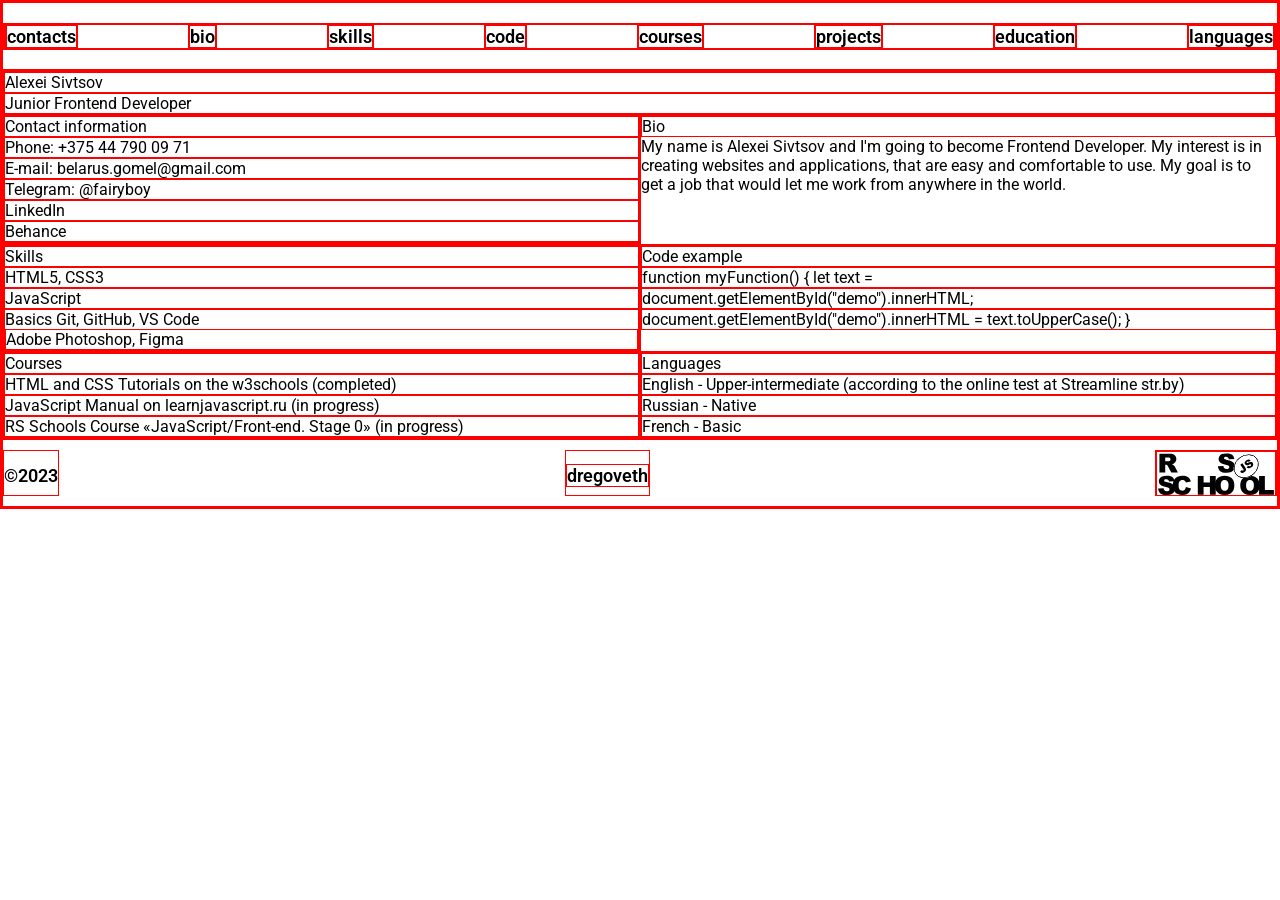
==== index.html @ c5fed733 "feat: new content v.4" ====
<!DOCTYPE html>
<html lang="en">
  <head>
    <meta charset="UTF-8" />
    <meta name="viewport" content="width=device-width, initial-scale=1.0" />
    <title>cv</title>
    <link rel="preconnect" href="https://fonts.gstatic.com">  
    <link href="https://fonts.googleapis.com/css2?family=Roboto:wght@100;300;500;700&display=swap" rel="stylesheet">
    <link rel="stylesheet" href="styles.css">
    <link rel="icon" href="assets/icon_cv.svg">
  </head>
  <body>
    <header class="header">
            <nav class="nav">
                <ul class="nav-list">
                  <li class="nav-item"><a href="#contacts" class="nav-link">contacts</a></li>
                  <li class="nav-item"><a href="#bio" class="nav-link">bio</a></li>
                  <li class="nav-item"><a href="#skills" class="nav-link">skills</a></li>
                  <li class="nav-item"><a href="#code" class="nav-link">code</a></li>
                  <li class="nav-item"><a href="#courses" class="nav-link">courses</a></li>
                  <li class="nav-item"><a href="#projects" class="nav-link">projects</a></li>
                  <li class="nav-item"><a href="#education" class="nav-link">education</a></li>
                  <li class="nav-item"><a href="#languages" class="nav-link">languages</a></li>
                </ul>
              </nav>
    </header>
    <main class="main-container">
        <section class="section-profile" id="profile">
            <div>Alexei Sivtsov</div> 
            <div>Junior Frontend Developer</div> 
        </section>
        <section class="section" id="contacts">
            <div>Contact information</div>
            <div>Phone: +375 44 790 09 71</div> 
            <div>E-mail: belarus.gomel@gmail.com</div>
            <div>Telegram: @fairyboy</div> 
            <div>LinkedIn</div>
            <div>Behance<div>
        </section>
        <section class="section" id="bio">
            <div>Bio</div>
            </div>My name is Alexei Sivtsov and I'm going to become Frontend Developer. My interest is in creating websites and
            applications, that are easy and comfortable to use. My goal is to get a job
            that would let me work from anywhere in the world.</div> 
        </section>
        <section class="section" id="skills">
            <div>Skills</div>
            <div>HTML5, CSS3</div>
            <div>JavaScript</div> 
            <div>Basics Git, GitHub, VS Code
            <div>Adobe Photoshop, Figma</div>
        </section>
        <section class="section" id="code">
            <div>Code example</div> 
            <div>function myFunction() { let text =</div>
            <div>document.getElementById("demo").innerHTML;</div>
            <div>document.getElementById("demo").innerHTML = text.toUpperCase(); }</div>
        </section>
        <section class="section" id="courses">
            <div>Courses</div>
            <div>HTML and CSS Tutorials on the w3schools (completed)</div>
            <div>JavaScript Manual on learnjavascript.ru (in progress)</div> 
            <div>RS Schools Course «JavaScript/Front-end. Stage 0» (in progress)</div>
        </section>
        <section class="section" id="languages">
            <div>Languages</div>
            <div>English - Upper-intermediate (according to the online test at Streamline str.by)</div>
            <div>Russian - Native</div>
            <div>French - Basic</div>
        </section>
    </main>
    <footer>
        <div class="footer-year">©2023</div>
        <div>
            <a href="https://github.com/dregoveth" class="footer-github">dregoveth</a>
        </div>
        <div>
            <svg
  id="Layer_1"
  xmlns="http://www.w3.org/2000/svg"
  xmlns:xlink="http://www.w3.org/1999/xlink"
  viewBox="0 0 552.8 205.3"

  class="footer-logo"
>
  <style>
    .st0 {
      fill: #fff;
    }
    .st1 {
      clip-path: url(#SVGID_2_);
    }
    .st2 {
      clip-path: url(#SVGID_4_);
    }
    .st3 {
      clip-path: url(#SVGID_6_);
    }
    .st4 {
      clip-path: url(#SVGID_8_);
    }
    .st5 {
      fill: #fff;
      stroke: #000;
      stroke-width: 4;
      stroke-miterlimit: 10;
    }
    .st6 {
      clip-path: url(#SVGID_8_);
    }
    .st6,
    .st7 {
      fill: none;
      stroke: #000;
      stroke-width: 4;
      stroke-miterlimit: 10;
    }
    .st8,
    .st9 {
      clip-path: url(#SVGID_10_);
    }
    .st9 {
      fill: none;
      stroke: #000;
      stroke-width: 4;
      stroke-miterlimit: 10;
    }
  </style>
  <title>rs_school_js</title>
  <path
    d="M285.4 68l26.3-1.7c.6 4.3 1.7 7.5 3.5 9.8 2.9 3.6 6.9 5.4 12.2 5.4 3.9 0 7-.9 9.1-2.8 2-1.5 3.2-3.9 3.2-6.4 0-2.4-1.1-4.7-3-6.2-2-1.8-6.7-3.6-14.1-5.2-12.1-2.7-20.8-6.3-25.9-10.9-5.1-4.3-8-10.6-7.8-17.3 0-4.6 1.4-9.2 4-13 3-4.3 7.1-7.7 12-9.6 5.3-2.3 12.7-3.5 22-3.5 11.4 0 20.1 2.1 26.1 6.4 6 4.2 9.6 11 10.7 20.3l-26 1.5c-.7-4-2.1-6.9-4.4-8.8s-5.3-2.8-9.2-2.8c-3.2 0-5.6.7-7.2 2-1.5 1.2-2.5 3-2.4 5 0 1.5.8 2.9 2 3.8 1.3 1.2 4.4 2.3 9.3 3.3 12.1 2.6 20.7 5.2 26 7.9 5.3 2.7 9.1 6 11.4 9.9 2.4 4 3.6 8.6 3.5 13.3 0 5.6-1.6 11.2-4.8 15.9-3.3 4.9-7.9 8.7-13.3 11-5.7 2.5-12.9 3.8-21.5 3.8-15.2 0-25.7-2.9-31.6-8.8S286.1 77 285.4 68zM6.3 97.6V8.2h46.1c8.5 0 15.1.7 19.6 2.2 4.4 1.4 8.3 4.3 10.9 8.2 2.9 4.3 4.3 9.3 4.2 14.5.3 8.8-4.2 17.2-11.9 21.6-3 1.7-6.3 2.9-9.7 3.5 2.5.7 5 1.9 7.2 3.3 1.7 1.4 3.1 3 4.4 4.7 1.5 1.7 2.8 3.6 3.9 5.6l13.4 25.9H63L48.2 70.2c-1.9-3.5-3.5-5.8-5-6.9-2-1.4-4.4-2.1-6.8-2.1H34v36.3H6.3zM34 44.4h11.7c2.5-.2 4.9-.6 7.3-1.2 1.8-.3 3.4-1.3 4.5-2.8 2.7-3.6 2.3-8.7-1-11.8-1.8-1.5-5.3-2.3-10.3-2.3H34v18.1zM0 174.2l26.3-1.7c.6 4.3 1.7 7.5 3.5 9.8 2.8 3.6 6.9 5.5 12.2 5.5 3.9 0 7-.9 9.1-2.8 2-1.6 3.2-3.9 3.2-6.4 0-2.4-1.1-4.7-3-6.2-2-1.8-6.7-3.6-14.2-5.2-12.1-2.7-20.8-6.3-25.9-10.9-5.1-4.3-8-10.6-7.8-17.3 0-4.6 1.4-9.2 4-13 3-4.3 7.1-7.7 12-9.6 5.3-2.3 12.7-3.5 22-3.5 11.4 0 20.1 2.1 26.1 6.4s9.5 11 10.6 20.3l-26 1.5c-.7-4-2.1-6.9-4.4-8.8-2.2-1.9-5.3-2.8-9.2-2.7-3.2 0-5.6.7-7.2 2.1-1.6 1.2-2.5 3-2.4 5 0 1.5.8 2.9 2 3.8 1.3 1.2 4.4 2.3 9.3 3.3 12.1 2.6 20.7 5.2 26 7.9 5.3 2.7 9.1 6 11.4 9.9 2.4 4 3.6 8.6 3.6 13.2 0 5.6-1.7 11.1-4.8 15.8-3.3 4.9-7.9 8.7-13.3 11-5.7 2.5-12.9 3.8-21.5 3.8-15.2 0-25.7-2.9-31.6-8.8-5.9-6-9.2-13.4-10-22.4z"
  />
  <path
    d="M133 167.2l24.2 7.3c-1.3 6.1-4 11.9-7.7 17-3.4 4.5-7.9 8-13 10.3-5.2 2.3-11.8 3.5-19.8 3.5-9.7 0-17.7-1.4-23.8-4.2-6.2-2.8-11.5-7.8-16-14.9-4.5-7.1-6.7-16.2-6.7-27.3 0-14.8 3.9-26.2 11.8-34.1s19-11.9 33.4-11.9c11.3 0 20.1 2.3 26.6 6.8 6.4 4.6 11.2 11.6 14.4 21l-24.4 5.4c-.6-2.1-1.5-4.2-2.7-6-1.5-2.1-3.4-3.7-5.7-4.9-2.3-1.2-4.9-1.7-7.5-1.7-6.3 0-11.1 2.5-14.4 7.6-2.5 3.7-3.8 9.6-3.8 17.6 0 9.9 1.5 16.7 4.5 20.4 3 3.7 7.2 5.5 12.7 5.5 5.3 0 9.3-1.5 12-4.4 2.7-3.1 4.7-7.4 5.9-13zm56.5-52.8h27.6v31.3h30.2v-31.3h27.8v89.4h-27.8v-36.2h-30.2v36.2h-27.6v-89.4z"
  />
  <path
    d="M271.3 159.1c0-14.6 4.1-26 12.2-34.1 8.1-8.1 19.5-12.2 34-12.2 14.9 0 26.3 4 34.4 12S364 144 364 158.4c0 10.5-1.8 19-5.3 25.7-3.4 6.6-8.7 12-15.2 15.6-6.7 3.7-15 5.6-24.9 5.6-10.1 0-18.4-1.6-25-4.8-6.8-3.4-12.4-8.7-16.1-15.2-4.1-7-6.2-15.7-6.2-26.2zm27.6.1c0 9 1.7 15.5 5 19.5 3.3 3.9 7.9 5.9 13.7 5.9 5.9 0 10.5-1.9 13.8-5.8s4.9-10.8 4.9-20.8c0-8.4-1.7-14.6-5.1-18.4-3.4-3.9-8-5.8-13.8-5.8-5.1-.2-10 2-13.4 5.9-3.4 3.9-5.1 10.4-5.1 19.5zm93.4-.1c0-14.6 4.1-26 12.2-34.1 8.1-8.1 19.5-12.2 34-12.2 14.9 0 26.4 4 34.4 12S485 144 485 158.4c0 10.5-1.8 19-5.3 25.7-3.4 6.6-8.7 12-15.2 15.6-6.7 3.7-15 5.6-24.9 5.6-10.1 0-18.4-1.6-25-4.8-6.8-3.4-12.4-8.7-16.1-15.2-4.1-7-6.2-15.7-6.2-26.2zm27.6.1c0 9 1.7 15.5 5 19.5 3.3 3.9 7.9 5.9 13.7 5.9 5.9 0 10.5-1.9 13.8-5.8 3.3-3.9 4.9-10.8 4.9-20.8 0-8.4-1.7-14.6-5.1-18.4-3.4-3.9-8-5.8-13.8-5.8-5.1-.2-10.1 2-13.4 5.9-3.4 3.9-5.1 10.4-5.1 19.5z"
  />
  <path d="M482.1 114.4h27.6v67.4h43.1v22H482v-89.4z" />
  <ellipse
    transform="rotate(-37.001 420.46 67.88)"
    class="st0"
    cx="420.5"
    cy="67.9"
    rx="63"
    ry="51.8"
  />
  <defs>
    <ellipse
      id="SVGID_1_"
      transform="rotate(-37.001 420.46 67.88)"
      cx="420.5"
      cy="67.9"
      rx="63"
      ry="51.8"
    />
  </defs>
  <clipPath id="SVGID_2_">
    <use xlink:href="#SVGID_1_" overflow="visible" />
  </clipPath>
  <g class="st1">
    <path
      transform="rotate(-37.001 420.82 68.353)"
      class="st0"
      d="M330.9-14.2h179.8v165.1H330.9z"
    />
    <g id="Layer_2_1_">
      <defs>
        <path
          id="SVGID_3_"
          transform="rotate(-37.001 420.82 68.353)"
          d="M330.9-14.2h179.8v165.1H330.9z"
        />
      </defs>
      <clipPath id="SVGID_4_">
        <use xlink:href="#SVGID_3_" overflow="visible" />
      </clipPath>
      <g id="Layer_1-2" class="st2">
        <ellipse
          transform="rotate(-37.001 420.46 67.88)"
          class="st0"
          cx="420.5"
          cy="67.9"
          rx="63"
          ry="51.8"
        />
        <defs>
          <ellipse
            id="SVGID_5_"
            transform="rotate(-37.001 420.46 67.88)"
            cx="420.5"
            cy="67.9"
            rx="63"
            ry="51.8"
          />
        </defs>
        <clipPath id="SVGID_6_">
          <use xlink:href="#SVGID_5_" overflow="visible" />
        </clipPath>
        <g class="st3">
          <path
            transform="rotate(-37 420.799 68.802)"
            class="st0"
            d="M357.8 17h125.9v103.7H357.8z"
          />
          <defs>
            <path
              id="SVGID_7_"
              transform="rotate(-37 420.799 68.802)"
              d="M357.8 17h125.9v103.7H357.8z"
            />
          </defs>
          <clipPath id="SVGID_8_">
            <use xlink:href="#SVGID_7_" overflow="visible" />
          </clipPath>
          <g class="st4">
            <ellipse
              transform="rotate(-37.001 420.46 67.88)"
              class="st5"
              cx="420.5"
              cy="67.9"
              rx="63"
              ry="51.8"
            />
          </g>
          <path
            transform="rotate(-37 420.799 68.802)"
            class="st6"
            d="M357.8 17h125.9v103.7H357.8z"
          />
          <ellipse
            transform="rotate(-37.001 420.46 67.88)"
            class="st7"
            cx="420.5"
            cy="67.9"
            rx="63"
            ry="51.8"
          />
          <path
            transform="rotate(-37 420.799 68.802)"
            class="st0"
            d="M357.8 17h125.9v103.7H357.8z"
          />
          <defs>
            <path
              id="SVGID_9_"
              transform="rotate(-37 420.799 68.802)"
              d="M357.8 17h125.9v103.7H357.8z"
            />
          </defs>
          <clipPath id="SVGID_10_">
            <use xlink:href="#SVGID_9_" overflow="visible" />
          </clipPath>
          <g class="st8">
            <ellipse
              transform="rotate(-37.001 420.46 67.88)"
              class="st5"
              cx="420.5"
              cy="67.9"
              rx="63"
              ry="51.8"
            />
          </g>
          <path
            transform="rotate(-37 420.799 68.802)"
            class="st9"
            d="M357.8 17h125.9v103.7H357.8z"
          />
          <path
            transform="rotate(-37.001 420.82 68.353)"
            class="st7"
            d="M330.9-14.2h179.8v165.1H330.9z"
          />
        </g>
        <ellipse
          transform="rotate(-37.001 420.46 67.88)"
          class="st7"
          cx="420.5"
          cy="67.9"
          rx="63"
          ry="51.8"
        />
        <path
          d="M392.4 61.3l10-7 12.3 17.5c2.1 2.8 3.7 5.8 4.9 9.1.7 2.5.5 5.2-.5 7.6-1.3 3-3.4 5.5-6.2 7.3-3.3 2.3-6.1 3.6-8.5 4-2.3.4-4.7 0-6.9-1-2.4-1.2-4.5-2.9-6.1-5.1l8.6-8c.7 1.1 1.6 2.1 2.6 2.9.7.5 1.5.8 2.4.8.7 0 1.4-.3 1.9-.7 1-.6 1.7-1.8 1.6-3-.3-1.7-1-3.4-2.1-4.7l-14-19.7zm30 11.1l9.1-7.2c1 1.2 2.3 2.1 3.7 2.6 2 .6 4.1.2 5.8-1.1 1.2-.8 2.2-1.9 2.6-3.3.6-1.8-.4-3.8-2.2-4.4-.3-.1-.6-.2-.9-.2-1.2-.1-3.3.4-6.4 1.7-5.1 2.1-9.1 2.9-12.1 2.6-2.9-.3-5.6-1.8-7.2-4.3-1.2-1.7-1.8-3.7-1.9-5.7 0-2.3.6-4.6 1.9-6.5 1.9-2.7 4.2-5 7-6.8 4.2-2.9 7.9-4.3 11.1-4.3 3.2 0 6.2 1.5 9 4.6l-9 7.1c-1.8-2.3-5.2-2.8-7.5-1l-.3.3c-1 .6-1.7 1.5-2.1 2.6-.3.8-.1 1.7.4 2.4.4.5 1 .9 1.7.9.8.1 2.2-.3 4.2-1.2 5-2.1 8.8-3.3 11.4-3.7 2.2-.4 4.5-.2 6.6.7 1.9.8 3.5 2.2 4.6 3.9 1.4 2 2.2 4.4 2.3 6.9.1 2.6-.6 5.1-2 7.3-1.8 2.7-4.1 5-6.8 6.8-5.5 3.8-10 5.4-13.6 4.8-3.9-.6-7.1-2.6-9.4-5.5z"
        />
      </g>
    </g>
  </g>
</svg>

        <!--<div class="footer-logo">
            <a href="https://rs.school/js/"><img src="assets/rs_school_js.svg" alt="rs_school_js"></a>
        -->
        </div>
    </footer>
  </body>
</html>
---- styles.css ----
* {
  box-sizing: border-box;
  border: 1px solid red;
  margin: 0;
  padding: 0;
}

html {
  scroll-behavior: smooth;
}

header {
  padding: 20px 0px 20px;
  max-height: 68px;
}

body {
  display: flex;
  flex-direction: column;
  justify-content: space-between;
  font-family: "Roboto", sans-serif;
  max-width: 1440px;
  margin: 0 auto;
}

div {
}

.container {
}

.main-container {
  display: flex;
  flex-wrap: wrap;
}

.section {
  width: 50%;
}

.section-profile {
  width: 100%;
}

nav {
}

.nav-list {
  list-style: none;

  display: flex;
  justify-content: space-between;
  align-items: center;
}

.nav-item {
  transition: 0.3s;
}

.nav-link {
  text-decoration: none;
  font-family: "Roboto", sans-serif;
  font-size: 18px;
  font-weight: 600;
  color: rgb(0, 0, 0);
  transition: all 0.2s ease;
}

.nav-link:hover {
  color: rgb(255, 255, 255);
  text-shadow: 2px 4px 12px rgb(0, 0, 0);
}

footer {
  display: flex;
  flex-direction: row;
  justify-content: space-between;
  padding: 10px 0px 10px;
  background-color: rgb(255, 255, 255);
  max-height: 68px;
}

.footer-year {
  line-height: 50px;
  font-family: "Roboto", sans-serif;
  font-size: 18px;
  font-weight: 600;
  color: rgb(0, 0, 0);
}

.footer-github {
  text-decoration: none;
  line-height: 50px;
  font-family: "Roboto", sans-serif;
  font-size: 18px;
  font-weight: 600;
  color: rgb(0, 0, 0);
  transition: all 0.3s ease;
}

.footer-github:hover {
  color: rgb(255, 255, 255);
  text-shadow: 2px 4px 12px rgb(0, 0, 0);
}

.footer-logo {
  width: 120px;
  height: 45px;
  transition: all 0.3s ease;
}

.footer-logo:hover {
  fill: white;
  filter: drop-shadow(4px 8px 6px rgb(0 0 0 / 0.4));
}

@media (max-width: 768px) {
  .section {
    width: 100%;
  }
}
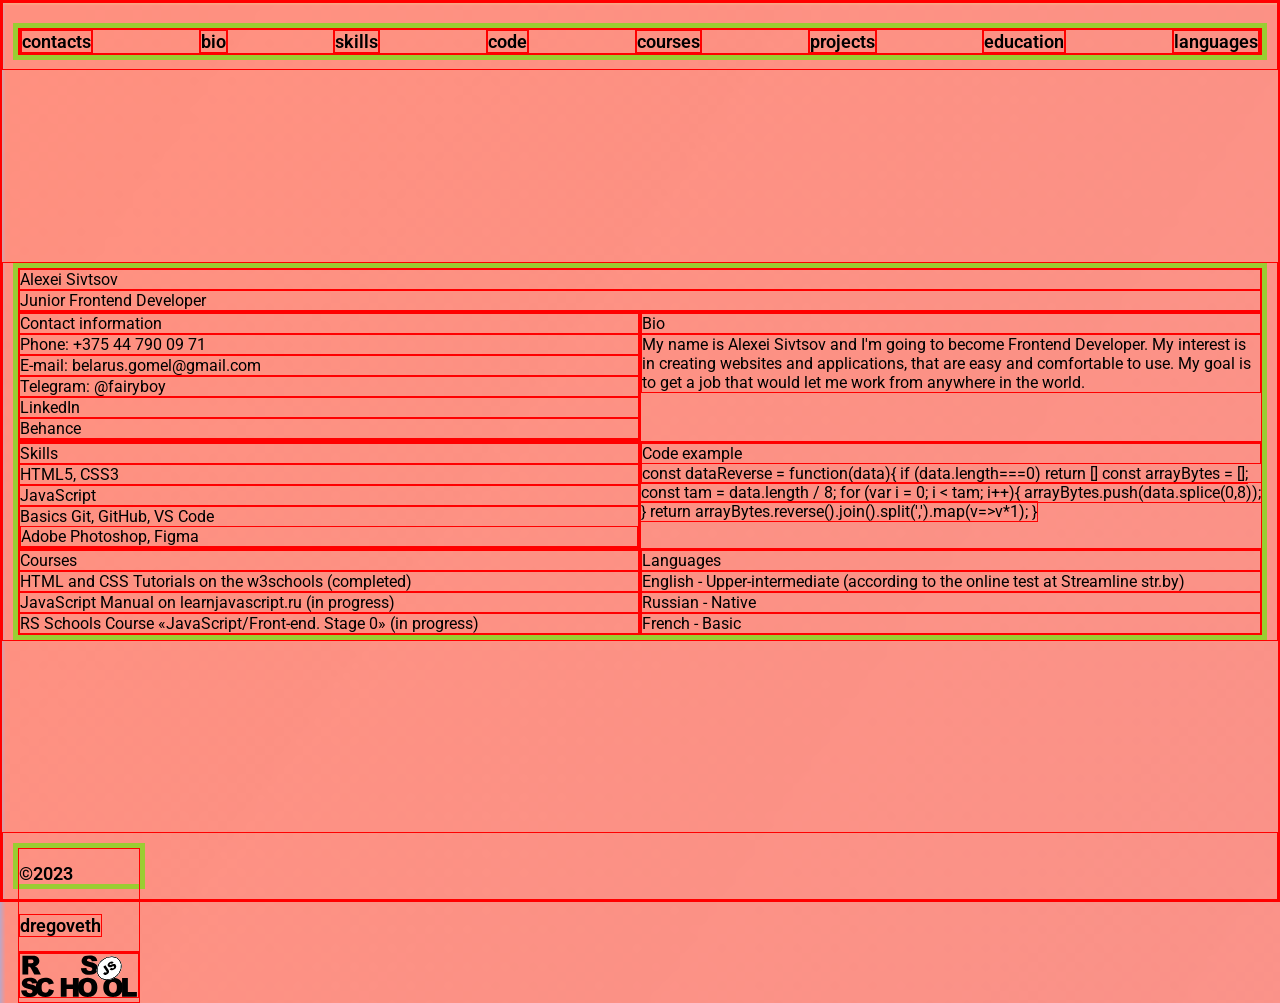
==== commit 3cd54d19: "feat: added colourful background" ====
--- a/index.html
+++ b/index.html
@@ -9,8 +9,9 @@
     <link rel="stylesheet" href="styles.css">
     <link rel="icon" href="assets/icon_cv.svg">
   </head>
-  <body>
+  <body class="wrapper">
     <header class="header">
+      <div class="container">
             <nav class="nav">
                 <ul class="nav-list">
                   <li class="nav-item"><a href="#contacts" class="nav-link">contacts</a></li>
@@ -22,9 +23,11 @@
                   <li class="nav-item"><a href="#education" class="nav-link">education</a></li>
                   <li class="nav-item"><a href="#languages" class="nav-link">languages</a></li>
                 </ul>
-              </nav>
+            </nav>
+      </div>
     </header>
-    <main class="main-container">
+    <main>
+      <div class="main-container container">
         <section class="section-profile" id="profile">
             <div>Alexei Sivtsov</div> 
             <div>Junior Frontend Developer</div> 
@@ -39,7 +42,7 @@
         </section>
         <section class="section" id="bio">
             <div>Bio</div>
-            </div>My name is Alexei Sivtsov and I'm going to become Frontend Developer. My interest is in creating websites and
+            <div>My name is Alexei Sivtsov and I'm going to become Frontend Developer. My interest is in creating websites and
             applications, that are easy and comfortable to use. My goal is to get a job
             that would let me work from anywhere in the world.</div> 
         </section>
@@ -52,9 +55,15 @@
         </section>
         <section class="section" id="code">
             <div>Code example</div> 
-            <div>function myFunction() { let text =</div>
-            <div>document.getElementById("demo").innerHTML;</div>
-            <div>document.getElementById("demo").innerHTML = text.toUpperCase(); }</div>
+            <span>const dataReverse = function(data){
+              if (data.length===0) return []
+              const arrayBytes = [];
+              const tam = data.length / 8;
+              for (var i = 0; i < tam; i++){
+                arrayBytes.push(data.splice(0,8));
+              }
+              return arrayBytes.reverse().join().split(',').map(v=>v*1);
+            }</span>
         </section>
         <section class="section" id="courses">
             <div>Courses</div>
@@ -68,230 +77,228 @@
             <div>Russian - Native</div>
             <div>French - Basic</div>
         </section>
+      </div>
     </main>
     <footer>
+      <div class="container">
         <div class="footer-year">©2023</div>
         <div>
             <a href="https://github.com/dregoveth" class="footer-github">dregoveth</a>
         </div>
         <div>
-            <svg
-  id="Layer_1"
-  xmlns="http://www.w3.org/2000/svg"
-  xmlns:xlink="http://www.w3.org/1999/xlink"
-  viewBox="0 0 552.8 205.3"
-
-  class="footer-logo"
->
-  <style>
-    .st0 {
-      fill: #fff;
-    }
-    .st1 {
-      clip-path: url(#SVGID_2_);
-    }
-    .st2 {
-      clip-path: url(#SVGID_4_);
-    }
-    .st3 {
-      clip-path: url(#SVGID_6_);
-    }
-    .st4 {
-      clip-path: url(#SVGID_8_);
-    }
-    .st5 {
-      fill: #fff;
-      stroke: #000;
-      stroke-width: 4;
-      stroke-miterlimit: 10;
-    }
-    .st6 {
-      clip-path: url(#SVGID_8_);
-    }
-    .st6,
-    .st7 {
-      fill: none;
-      stroke: #000;
-      stroke-width: 4;
-      stroke-miterlimit: 10;
-    }
-    .st8,
-    .st9 {
-      clip-path: url(#SVGID_10_);
-    }
-    .st9 {
-      fill: none;
-      stroke: #000;
-      stroke-width: 4;
-      stroke-miterlimit: 10;
-    }
-  </style>
-  <title>rs_school_js</title>
-  <path
-    d="M285.4 68l26.3-1.7c.6 4.3 1.7 7.5 3.5 9.8 2.9 3.6 6.9 5.4 12.2 5.4 3.9 0 7-.9 9.1-2.8 2-1.5 3.2-3.9 3.2-6.4 0-2.4-1.1-4.7-3-6.2-2-1.8-6.7-3.6-14.1-5.2-12.1-2.7-20.8-6.3-25.9-10.9-5.1-4.3-8-10.6-7.8-17.3 0-4.6 1.4-9.2 4-13 3-4.3 7.1-7.7 12-9.6 5.3-2.3 12.7-3.5 22-3.5 11.4 0 20.1 2.1 26.1 6.4 6 4.2 9.6 11 10.7 20.3l-26 1.5c-.7-4-2.1-6.9-4.4-8.8s-5.3-2.8-9.2-2.8c-3.2 0-5.6.7-7.2 2-1.5 1.2-2.5 3-2.4 5 0 1.5.8 2.9 2 3.8 1.3 1.2 4.4 2.3 9.3 3.3 12.1 2.6 20.7 5.2 26 7.9 5.3 2.7 9.1 6 11.4 9.9 2.4 4 3.6 8.6 3.5 13.3 0 5.6-1.6 11.2-4.8 15.9-3.3 4.9-7.9 8.7-13.3 11-5.7 2.5-12.9 3.8-21.5 3.8-15.2 0-25.7-2.9-31.6-8.8S286.1 77 285.4 68zM6.3 97.6V8.2h46.1c8.5 0 15.1.7 19.6 2.2 4.4 1.4 8.3 4.3 10.9 8.2 2.9 4.3 4.3 9.3 4.2 14.5.3 8.8-4.2 17.2-11.9 21.6-3 1.7-6.3 2.9-9.7 3.5 2.5.7 5 1.9 7.2 3.3 1.7 1.4 3.1 3 4.4 4.7 1.5 1.7 2.8 3.6 3.9 5.6l13.4 25.9H63L48.2 70.2c-1.9-3.5-3.5-5.8-5-6.9-2-1.4-4.4-2.1-6.8-2.1H34v36.3H6.3zM34 44.4h11.7c2.5-.2 4.9-.6 7.3-1.2 1.8-.3 3.4-1.3 4.5-2.8 2.7-3.6 2.3-8.7-1-11.8-1.8-1.5-5.3-2.3-10.3-2.3H34v18.1zM0 174.2l26.3-1.7c.6 4.3 1.7 7.5 3.5 9.8 2.8 3.6 6.9 5.5 12.2 5.5 3.9 0 7-.9 9.1-2.8 2-1.6 3.2-3.9 3.2-6.4 0-2.4-1.1-4.7-3-6.2-2-1.8-6.7-3.6-14.2-5.2-12.1-2.7-20.8-6.3-25.9-10.9-5.1-4.3-8-10.6-7.8-17.3 0-4.6 1.4-9.2 4-13 3-4.3 7.1-7.7 12-9.6 5.3-2.3 12.7-3.5 22-3.5 11.4 0 20.1 2.1 26.1 6.4s9.5 11 10.6 20.3l-26 1.5c-.7-4-2.1-6.9-4.4-8.8-2.2-1.9-5.3-2.8-9.2-2.7-3.2 0-5.6.7-7.2 2.1-1.6 1.2-2.5 3-2.4 5 0 1.5.8 2.9 2 3.8 1.3 1.2 4.4 2.3 9.3 3.3 12.1 2.6 20.7 5.2 26 7.9 5.3 2.7 9.1 6 11.4 9.9 2.4 4 3.6 8.6 3.6 13.2 0 5.6-1.7 11.1-4.8 15.8-3.3 4.9-7.9 8.7-13.3 11-5.7 2.5-12.9 3.8-21.5 3.8-15.2 0-25.7-2.9-31.6-8.8-5.9-6-9.2-13.4-10-22.4z"
-  />
-  <path
-    d="M133 167.2l24.2 7.3c-1.3 6.1-4 11.9-7.7 17-3.4 4.5-7.9 8-13 10.3-5.2 2.3-11.8 3.5-19.8 3.5-9.7 0-17.7-1.4-23.8-4.2-6.2-2.8-11.5-7.8-16-14.9-4.5-7.1-6.7-16.2-6.7-27.3 0-14.8 3.9-26.2 11.8-34.1s19-11.9 33.4-11.9c11.3 0 20.1 2.3 26.6 6.8 6.4 4.6 11.2 11.6 14.4 21l-24.4 5.4c-.6-2.1-1.5-4.2-2.7-6-1.5-2.1-3.4-3.7-5.7-4.9-2.3-1.2-4.9-1.7-7.5-1.7-6.3 0-11.1 2.5-14.4 7.6-2.5 3.7-3.8 9.6-3.8 17.6 0 9.9 1.5 16.7 4.5 20.4 3 3.7 7.2 5.5 12.7 5.5 5.3 0 9.3-1.5 12-4.4 2.7-3.1 4.7-7.4 5.9-13zm56.5-52.8h27.6v31.3h30.2v-31.3h27.8v89.4h-27.8v-36.2h-30.2v36.2h-27.6v-89.4z"
-  />
-  <path
-    d="M271.3 159.1c0-14.6 4.1-26 12.2-34.1 8.1-8.1 19.5-12.2 34-12.2 14.9 0 26.3 4 34.4 12S364 144 364 158.4c0 10.5-1.8 19-5.3 25.7-3.4 6.6-8.7 12-15.2 15.6-6.7 3.7-15 5.6-24.9 5.6-10.1 0-18.4-1.6-25-4.8-6.8-3.4-12.4-8.7-16.1-15.2-4.1-7-6.2-15.7-6.2-26.2zm27.6.1c0 9 1.7 15.5 5 19.5 3.3 3.9 7.9 5.9 13.7 5.9 5.9 0 10.5-1.9 13.8-5.8s4.9-10.8 4.9-20.8c0-8.4-1.7-14.6-5.1-18.4-3.4-3.9-8-5.8-13.8-5.8-5.1-.2-10 2-13.4 5.9-3.4 3.9-5.1 10.4-5.1 19.5zm93.4-.1c0-14.6 4.1-26 12.2-34.1 8.1-8.1 19.5-12.2 34-12.2 14.9 0 26.4 4 34.4 12S485 144 485 158.4c0 10.5-1.8 19-5.3 25.7-3.4 6.6-8.7 12-15.2 15.6-6.7 3.7-15 5.6-24.9 5.6-10.1 0-18.4-1.6-25-4.8-6.8-3.4-12.4-8.7-16.1-15.2-4.1-7-6.2-15.7-6.2-26.2zm27.6.1c0 9 1.7 15.5 5 19.5 3.3 3.9 7.9 5.9 13.7 5.9 5.9 0 10.5-1.9 13.8-5.8 3.3-3.9 4.9-10.8 4.9-20.8 0-8.4-1.7-14.6-5.1-18.4-3.4-3.9-8-5.8-13.8-5.8-5.1-.2-10.1 2-13.4 5.9-3.4 3.9-5.1 10.4-5.1 19.5z"
-  />
-  <path d="M482.1 114.4h27.6v67.4h43.1v22H482v-89.4z" />
-  <ellipse
-    transform="rotate(-37.001 420.46 67.88)"
-    class="st0"
-    cx="420.5"
-    cy="67.9"
-    rx="63"
-    ry="51.8"
-  />
-  <defs>
-    <ellipse
-      id="SVGID_1_"
-      transform="rotate(-37.001 420.46 67.88)"
-      cx="420.5"
-      cy="67.9"
-      rx="63"
-      ry="51.8"
-    />
-  </defs>
-  <clipPath id="SVGID_2_">
-    <use xlink:href="#SVGID_1_" overflow="visible" />
-  </clipPath>
-  <g class="st1">
-    <path
-      transform="rotate(-37.001 420.82 68.353)"
-      class="st0"
-      d="M330.9-14.2h179.8v165.1H330.9z"
-    />
-    <g id="Layer_2_1_">
-      <defs>
-        <path
-          id="SVGID_3_"
-          transform="rotate(-37.001 420.82 68.353)"
-          d="M330.9-14.2h179.8v165.1H330.9z"
-        />
-      </defs>
-      <clipPath id="SVGID_4_">
-        <use xlink:href="#SVGID_3_" overflow="visible" />
-      </clipPath>
-      <g id="Layer_1-2" class="st2">
-        <ellipse
-          transform="rotate(-37.001 420.46 67.88)"
-          class="st0"
-          cx="420.5"
-          cy="67.9"
-          rx="63"
-          ry="51.8"
-        />
-        <defs>
-          <ellipse
-            id="SVGID_5_"
-            transform="rotate(-37.001 420.46 67.88)"
-            cx="420.5"
-            cy="67.9"
-            rx="63"
-            ry="51.8"
-          />
-        </defs>
-        <clipPath id="SVGID_6_">
-          <use xlink:href="#SVGID_5_" overflow="visible" />
-        </clipPath>
-        <g class="st3">
-          <path
-            transform="rotate(-37 420.799 68.802)"
-            class="st0"
-            d="M357.8 17h125.9v103.7H357.8z"
-          />
-          <defs>
+            <svg id="Layer_1" xmlns="http://www.w3.org/2000/svg"
+            xmlns:xlink="http://www.w3.org/1999/xlink"
+            viewBox="0 0 552.8 205.3" class="footer-logo">
+            <style>
+              .st0 {
+                fill: #fff;
+              }
+              .st1 {
+                clip-path: url(#SVGID_2_);
+              }
+              .st2 {
+                clip-path: url(#SVGID_4_);
+              }
+              .st3 {
+                clip-path: url(#SVGID_6_);
+              }
+              .st4 {
+                clip-path: url(#SVGID_8_);
+              }
+              .st5 {
+                fill: #fff;
+                stroke: #000;
+                stroke-width: 4;
+                stroke-miterlimit: 10;
+              }
+              .st6 {
+                clip-path: url(#SVGID_8_);
+              }
+              .st6,
+              .st7 {
+                fill: none;
+                stroke: #000;
+                stroke-width: 4;
+                stroke-miterlimit: 10;
+              }
+              .st8,
+              .st9 {
+                clip-path: url(#SVGID_10_);
+              }
+              .st9 {
+                fill: none;
+                stroke: #000;
+                stroke-width: 4;
+                stroke-miterlimit: 10;
+              }
+            </style>
+            <title>rs_school_js</title>
             <path
-              id="SVGID_7_"
-              transform="rotate(-37 420.799 68.802)"
-              d="M357.8 17h125.9v103.7H357.8z"
+              d="M285.4 68l26.3-1.7c.6 4.3 1.7 7.5 3.5 9.8 2.9 3.6 6.9 5.4 12.2 5.4 3.9 0 7-.9 9.1-2.8 2-1.5 3.2-3.9 3.2-6.4 0-2.4-1.1-4.7-3-6.2-2-1.8-6.7-3.6-14.1-5.2-12.1-2.7-20.8-6.3-25.9-10.9-5.1-4.3-8-10.6-7.8-17.3 0-4.6 1.4-9.2 4-13 3-4.3 7.1-7.7 12-9.6 5.3-2.3 12.7-3.5 22-3.5 11.4 0 20.1 2.1 26.1 6.4 6 4.2 9.6 11 10.7 20.3l-26 1.5c-.7-4-2.1-6.9-4.4-8.8s-5.3-2.8-9.2-2.8c-3.2 0-5.6.7-7.2 2-1.5 1.2-2.5 3-2.4 5 0 1.5.8 2.9 2 3.8 1.3 1.2 4.4 2.3 9.3 3.3 12.1 2.6 20.7 5.2 26 7.9 5.3 2.7 9.1 6 11.4 9.9 2.4 4 3.6 8.6 3.5 13.3 0 5.6-1.6 11.2-4.8 15.9-3.3 4.9-7.9 8.7-13.3 11-5.7 2.5-12.9 3.8-21.5 3.8-15.2 0-25.7-2.9-31.6-8.8S286.1 77 285.4 68zM6.3 97.6V8.2h46.1c8.5 0 15.1.7 19.6 2.2 4.4 1.4 8.3 4.3 10.9 8.2 2.9 4.3 4.3 9.3 4.2 14.5.3 8.8-4.2 17.2-11.9 21.6-3 1.7-6.3 2.9-9.7 3.5 2.5.7 5 1.9 7.2 3.3 1.7 1.4 3.1 3 4.4 4.7 1.5 1.7 2.8 3.6 3.9 5.6l13.4 25.9H63L48.2 70.2c-1.9-3.5-3.5-5.8-5-6.9-2-1.4-4.4-2.1-6.8-2.1H34v36.3H6.3zM34 44.4h11.7c2.5-.2 4.9-.6 7.3-1.2 1.8-.3 3.4-1.3 4.5-2.8 2.7-3.6 2.3-8.7-1-11.8-1.8-1.5-5.3-2.3-10.3-2.3H34v18.1zM0 174.2l26.3-1.7c.6 4.3 1.7 7.5 3.5 9.8 2.8 3.6 6.9 5.5 12.2 5.5 3.9 0 7-.9 9.1-2.8 2-1.6 3.2-3.9 3.2-6.4 0-2.4-1.1-4.7-3-6.2-2-1.8-6.7-3.6-14.2-5.2-12.1-2.7-20.8-6.3-25.9-10.9-5.1-4.3-8-10.6-7.8-17.3 0-4.6 1.4-9.2 4-13 3-4.3 7.1-7.7 12-9.6 5.3-2.3 12.7-3.5 22-3.5 11.4 0 20.1 2.1 26.1 6.4s9.5 11 10.6 20.3l-26 1.5c-.7-4-2.1-6.9-4.4-8.8-2.2-1.9-5.3-2.8-9.2-2.7-3.2 0-5.6.7-7.2 2.1-1.6 1.2-2.5 3-2.4 5 0 1.5.8 2.9 2 3.8 1.3 1.2 4.4 2.3 9.3 3.3 12.1 2.6 20.7 5.2 26 7.9 5.3 2.7 9.1 6 11.4 9.9 2.4 4 3.6 8.6 3.6 13.2 0 5.6-1.7 11.1-4.8 15.8-3.3 4.9-7.9 8.7-13.3 11-5.7 2.5-12.9 3.8-21.5 3.8-15.2 0-25.7-2.9-31.6-8.8-5.9-6-9.2-13.4-10-22.4z"
             />
-          </defs>
-          <clipPath id="SVGID_8_">
-            <use xlink:href="#SVGID_7_" overflow="visible" />
-          </clipPath>
-          <g class="st4">
+            <path
+              d="M133 167.2l24.2 7.3c-1.3 6.1-4 11.9-7.7 17-3.4 4.5-7.9 8-13 10.3-5.2 2.3-11.8 3.5-19.8 3.5-9.7 0-17.7-1.4-23.8-4.2-6.2-2.8-11.5-7.8-16-14.9-4.5-7.1-6.7-16.2-6.7-27.3 0-14.8 3.9-26.2 11.8-34.1s19-11.9 33.4-11.9c11.3 0 20.1 2.3 26.6 6.8 6.4 4.6 11.2 11.6 14.4 21l-24.4 5.4c-.6-2.1-1.5-4.2-2.7-6-1.5-2.1-3.4-3.7-5.7-4.9-2.3-1.2-4.9-1.7-7.5-1.7-6.3 0-11.1 2.5-14.4 7.6-2.5 3.7-3.8 9.6-3.8 17.6 0 9.9 1.5 16.7 4.5 20.4 3 3.7 7.2 5.5 12.7 5.5 5.3 0 9.3-1.5 12-4.4 2.7-3.1 4.7-7.4 5.9-13zm56.5-52.8h27.6v31.3h30.2v-31.3h27.8v89.4h-27.8v-36.2h-30.2v36.2h-27.6v-89.4z"
+            />
+            <path
+              d="M271.3 159.1c0-14.6 4.1-26 12.2-34.1 8.1-8.1 19.5-12.2 34-12.2 14.9 0 26.3 4 34.4 12S364 144 364 158.4c0 10.5-1.8 19-5.3 25.7-3.4 6.6-8.7 12-15.2 15.6-6.7 3.7-15 5.6-24.9 5.6-10.1 0-18.4-1.6-25-4.8-6.8-3.4-12.4-8.7-16.1-15.2-4.1-7-6.2-15.7-6.2-26.2zm27.6.1c0 9 1.7 15.5 5 19.5 3.3 3.9 7.9 5.9 13.7 5.9 5.9 0 10.5-1.9 13.8-5.8s4.9-10.8 4.9-20.8c0-8.4-1.7-14.6-5.1-18.4-3.4-3.9-8-5.8-13.8-5.8-5.1-.2-10 2-13.4 5.9-3.4 3.9-5.1 10.4-5.1 19.5zm93.4-.1c0-14.6 4.1-26 12.2-34.1 8.1-8.1 19.5-12.2 34-12.2 14.9 0 26.4 4 34.4 12S485 144 485 158.4c0 10.5-1.8 19-5.3 25.7-3.4 6.6-8.7 12-15.2 15.6-6.7 3.7-15 5.6-24.9 5.6-10.1 0-18.4-1.6-25-4.8-6.8-3.4-12.4-8.7-16.1-15.2-4.1-7-6.2-15.7-6.2-26.2zm27.6.1c0 9 1.7 15.5 5 19.5 3.3 3.9 7.9 5.9 13.7 5.9 5.9 0 10.5-1.9 13.8-5.8 3.3-3.9 4.9-10.8 4.9-20.8 0-8.4-1.7-14.6-5.1-18.4-3.4-3.9-8-5.8-13.8-5.8-5.1-.2-10.1 2-13.4 5.9-3.4 3.9-5.1 10.4-5.1 19.5z"
+            />
+            <path d="M482.1 114.4h27.6v67.4h43.1v22H482v-89.4z" />
             <ellipse
               transform="rotate(-37.001 420.46 67.88)"
-              class="st5"
+              class="st0"
               cx="420.5"
               cy="67.9"
               rx="63"
               ry="51.8"
             />
-          </g>
-          <path
-            transform="rotate(-37 420.799 68.802)"
-            class="st6"
-            d="M357.8 17h125.9v103.7H357.8z"
-          />
-          <ellipse
-            transform="rotate(-37.001 420.46 67.88)"
-            class="st7"
-            cx="420.5"
-            cy="67.9"
-            rx="63"
-            ry="51.8"
-          />
-          <path
-            transform="rotate(-37 420.799 68.802)"
-            class="st0"
-            d="M357.8 17h125.9v103.7H357.8z"
-          />
-          <defs>
-            <path
-              id="SVGID_9_"
-              transform="rotate(-37 420.799 68.802)"
-              d="M357.8 17h125.9v103.7H357.8z"
-            />
-          </defs>
-          <clipPath id="SVGID_10_">
-            <use xlink:href="#SVGID_9_" overflow="visible" />
-          </clipPath>
-          <g class="st8">
-            <ellipse
-              transform="rotate(-37.001 420.46 67.88)"
-              class="st5"
-              cx="420.5"
-              cy="67.9"
-              rx="63"
-              ry="51.8"
-            />
-          </g>
-          <path
-            transform="rotate(-37 420.799 68.802)"
-            class="st9"
-            d="M357.8 17h125.9v103.7H357.8z"
-          />
-          <path
-            transform="rotate(-37.001 420.82 68.353)"
-            class="st7"
-            d="M330.9-14.2h179.8v165.1H330.9z"
-          />
-        </g>
-        <ellipse
-          transform="rotate(-37.001 420.46 67.88)"
-          class="st7"
-          cx="420.5"
-          cy="67.9"
-          rx="63"
-          ry="51.8"
-        />
-        <path
-          d="M392.4 61.3l10-7 12.3 17.5c2.1 2.8 3.7 5.8 4.9 9.1.7 2.5.5 5.2-.5 7.6-1.3 3-3.4 5.5-6.2 7.3-3.3 2.3-6.1 3.6-8.5 4-2.3.4-4.7 0-6.9-1-2.4-1.2-4.5-2.9-6.1-5.1l8.6-8c.7 1.1 1.6 2.1 2.6 2.9.7.5 1.5.8 2.4.8.7 0 1.4-.3 1.9-.7 1-.6 1.7-1.8 1.6-3-.3-1.7-1-3.4-2.1-4.7l-14-19.7zm30 11.1l9.1-7.2c1 1.2 2.3 2.1 3.7 2.6 2 .6 4.1.2 5.8-1.1 1.2-.8 2.2-1.9 2.6-3.3.6-1.8-.4-3.8-2.2-4.4-.3-.1-.6-.2-.9-.2-1.2-.1-3.3.4-6.4 1.7-5.1 2.1-9.1 2.9-12.1 2.6-2.9-.3-5.6-1.8-7.2-4.3-1.2-1.7-1.8-3.7-1.9-5.7 0-2.3.6-4.6 1.9-6.5 1.9-2.7 4.2-5 7-6.8 4.2-2.9 7.9-4.3 11.1-4.3 3.2 0 6.2 1.5 9 4.6l-9 7.1c-1.8-2.3-5.2-2.8-7.5-1l-.3.3c-1 .6-1.7 1.5-2.1 2.6-.3.8-.1 1.7.4 2.4.4.5 1 .9 1.7.9.8.1 2.2-.3 4.2-1.2 5-2.1 8.8-3.3 11.4-3.7 2.2-.4 4.5-.2 6.6.7 1.9.8 3.5 2.2 4.6 3.9 1.4 2 2.2 4.4 2.3 6.9.1 2.6-.6 5.1-2 7.3-1.8 2.7-4.1 5-6.8 6.8-5.5 3.8-10 5.4-13.6 4.8-3.9-.6-7.1-2.6-9.4-5.5z"
-        />
-      </g>
-    </g>
-  </g>
-</svg>
-
-        <!--<div class="footer-logo">
-            <a href="https://rs.school/js/"><img src="assets/rs_school_js.svg" alt="rs_school_js"></a>
+            <defs>
+              <ellipse
+                id="SVGID_1_"
+                transform="rotate(-37.001 420.46 67.88)"
+                cx="420.5"
+                cy="67.9"
+                rx="63"
+                ry="51.8"
+              />
+            </defs>
+            <clipPath id="SVGID_2_">
+              <use xlink:href="#SVGID_1_" overflow="visible" />
+            </clipPath>
+            <g class="st1">
+              <path
+                transform="rotate(-37.001 420.82 68.353)"
+                class="st0"
+                d="M330.9-14.2h179.8v165.1H330.9z"
+              />
+              <g id="Layer_2_1_">
+                <defs>
+                  <path
+                    id="SVGID_3_"
+                    transform="rotate(-37.001 420.82 68.353)"
+                    d="M330.9-14.2h179.8v165.1H330.9z"
+                  />
+                </defs>
+                <clipPath id="SVGID_4_">
+                  <use xlink:href="#SVGID_3_" overflow="visible" />
+                </clipPath>
+                <g id="Layer_1-2" class="st2">
+                  <ellipse
+                    transform="rotate(-37.001 420.46 67.88)"
+                    class="st0"
+                    cx="420.5"
+                    cy="67.9"
+                    rx="63"
+                    ry="51.8"
+                  />
+                  <defs>
+                    <ellipse
+                      id="SVGID_5_"
+                      transform="rotate(-37.001 420.46 67.88)"
+                      cx="420.5"
+                      cy="67.9"
+                      rx="63"
+                      ry="51.8"
+                    />
+                  </defs>
+                  <clipPath id="SVGID_6_">
+                    <use xlink:href="#SVGID_5_" overflow="visible" />
+                  </clipPath>
+                  <g class="st3">
+                    <path
+                      transform="rotate(-37 420.799 68.802)"
+                      class="st0"
+                      d="M357.8 17h125.9v103.7H357.8z"
+                    />
+                    <defs>
+                      <path
+                        id="SVGID_7_"
+                        transform="rotate(-37 420.799 68.802)"
+                        d="M357.8 17h125.9v103.7H357.8z"
+                      />
+                    </defs>
+                    <clipPath id="SVGID_8_">
+                      <use xlink:href="#SVGID_7_" overflow="visible" />
+                    </clipPath>
+                    <g class="st4">
+                      <ellipse
+                        transform="rotate(-37.001 420.46 67.88)"
+                        class="st5"
+                        cx="420.5"
+                        cy="67.9"
+                        rx="63"
+                        ry="51.8"
+                      />
+                    </g>
+                    <path
+                      transform="rotate(-37 420.799 68.802)"
+                      class="st6"
+                      d="M357.8 17h125.9v103.7H357.8z"
+                    />
+                    <ellipse
+                      transform="rotate(-37.001 420.46 67.88)"
+                      class="st7"
+                      cx="420.5"
+                      cy="67.9"
+                      rx="63"
+                      ry="51.8"
+                    />
+                    <path
+                      transform="rotate(-37 420.799 68.802)"
+                      class="st0"
+                      d="M357.8 17h125.9v103.7H357.8z"
+                    />
+                    <defs>
+                      <path
+                        id="SVGID_9_"
+                        transform="rotate(-37 420.799 68.802)"
+                        d="M357.8 17h125.9v103.7H357.8z"
+                      />
+                    </defs>
+                    <clipPath id="SVGID_10_">
+                      <use xlink:href="#SVGID_9_" overflow="visible" />
+                    </clipPath>
+                    <g class="st8">
+                      <ellipse
+                        transform="rotate(-37.001 420.46 67.88)"
+                        class="st5"
+                        cx="420.5"
+                        cy="67.9"
+                        rx="63"
+                        ry="51.8"
+                      />
+                    </g>
+                    <path
+                      transform="rotate(-37 420.799 68.802)"
+                      class="st9"
+                      d="M357.8 17h125.9v103.7H357.8z"
+                    />
+                    <path
+                      transform="rotate(-37.001 420.82 68.353)"
+                      class="st7"
+                      d="M330.9-14.2h179.8v165.1H330.9z"
+                    />
+                  </g>
+                  <ellipse
+                    transform="rotate(-37.001 420.46 67.88)"
+                    class="st7"
+                    cx="420.5"
+                    cy="67.9"
+                    rx="63"
+                    ry="51.8"
+                  />
+                  <path
+                    d="M392.4 61.3l10-7 12.3 17.5c2.1 2.8 3.7 5.8 4.9 9.1.7 2.5.5 5.2-.5 7.6-1.3 3-3.4 5.5-6.2 7.3-3.3 2.3-6.1 3.6-8.5 4-2.3.4-4.7 0-6.9-1-2.4-1.2-4.5-2.9-6.1-5.1l8.6-8c.7 1.1 1.6 2.1 2.6 2.9.7.5 1.5.8 2.4.8.7 0 1.4-.3 1.9-.7 1-.6 1.7-1.8 1.6-3-.3-1.7-1-3.4-2.1-4.7l-14-19.7zm30 11.1l9.1-7.2c1 1.2 2.3 2.1 3.7 2.6 2 .6 4.1.2 5.8-1.1 1.2-.8 2.2-1.9 2.6-3.3.6-1.8-.4-3.8-2.2-4.4-.3-.1-.6-.2-.9-.2-1.2-.1-3.3.4-6.4 1.7-5.1 2.1-9.1 2.9-12.1 2.6-2.9-.3-5.6-1.8-7.2-4.3-1.2-1.7-1.8-3.7-1.9-5.7 0-2.3.6-4.6 1.9-6.5 1.9-2.7 4.2-5 7-6.8 4.2-2.9 7.9-4.3 11.1-4.3 3.2 0 6.2 1.5 9 4.6l-9 7.1c-1.8-2.3-5.2-2.8-7.5-1l-.3.3c-1 .6-1.7 1.5-2.1 2.6-.3.8-.1 1.7.4 2.4.4.5 1 .9 1.7.9.8.1 2.2-.3 4.2-1.2 5-2.1 8.8-3.3 11.4-3.7 2.2-.4 4.5-.2 6.6.7 1.9.8 3.5 2.2 4.6 3.9 1.4 2 2.2 4.4 2.3 6.9.1 2.6-.6 5.1-2 7.3-1.8 2.7-4.1 5-6.8 6.8-5.5 3.8-10 5.4-13.6 4.8-3.9-.6-7.1-2.6-9.4-5.5z"
+                  />
+                </g>
+              </g>
+            </g>
+          </svg>
+        <!--
+        <div class="footer-logo">
+              <a href="https://rs.school/js/"><img src="assets/rs_school_js.svg" alt="rs_school_js"></a>
+        </div>
         -->
-        </div>
+      </div>
     </footer>
   </body>
 </html>
--- a/styles.css
+++ b/styles.css
@@ -19,14 +19,14 @@
   flex-direction: column;
   justify-content: space-between;
   font-family: "Roboto", sans-serif;
-  max-width: 1440px;
+  min-height: 100vh;
   margin: 0 auto;
 }
 
-div {
-}
-
 .container {
+  max-width: 1440px;
+  margin: 0 10px;
+  border: 5px solid yellowgreen;
 }
 
 .main-container {
@@ -47,7 +47,6 @@
 
 .nav-list {
   list-style: none;
-
   display: flex;
   justify-content: space-between;
   align-items: center;
@@ -76,7 +75,6 @@
   flex-direction: row;
   justify-content: space-between;
   padding: 10px 0px 10px;
-  background-color: rgb(255, 255, 255);
   max-height: 68px;
 }
 
@@ -119,3 +117,76 @@
     width: 100%;
   }
 }
+
+.wrapper {
+  height: 100%;
+  width: 100%;
+  left: 0;
+  right: 0;
+  top: 0;
+  bottom: 0;
+  /*position: absolute;*/
+  background: linear-gradient(
+    124deg,
+    #ff220080,
+    #e81d1d78,
+    #e8b91d7f,
+    #e5e81d81,
+    #1de83f81,
+    #1ddee87e,
+    #2b1de883,
+    #df00f381,
+    #df00f382
+  );
+  background-size: 1800% 1800%;
+
+  -webkit-animation: rainbow 18s ease infinite;
+  -z-animation: rainbow 18s ease infinite;
+  -o-animation: rainbow 18s ease infinite;
+  animation: rainbow 18s ease infinite;
+}
+
+@-webkit-keyframes rainbow {
+  0% {
+    background-position: 0% 82%;
+  }
+  50% {
+    background-position: 100% 19%;
+  }
+  100% {
+    background-position: 0% 82%;
+  }
+}
+@-moz-keyframes rainbow {
+  0% {
+    background-position: 0% 82%;
+  }
+  50% {
+    background-position: 100% 19%;
+  }
+  100% {
+    background-position: 0% 82%;
+  }
+}
+@-o-keyframes rainbow {
+  0% {
+    background-position: 0% 82%;
+  }
+  50% {
+    background-position: 100% 19%;
+  }
+  100% {
+    background-position: 0% 82%;
+  }
+}
+@keyframes rainbow {
+  0% {
+    background-position: 0% 82%;
+  }
+  50% {
+    background-position: 100% 19%;
+  }
+  100% {
+    background-position: 0% 82%;
+  }
+}
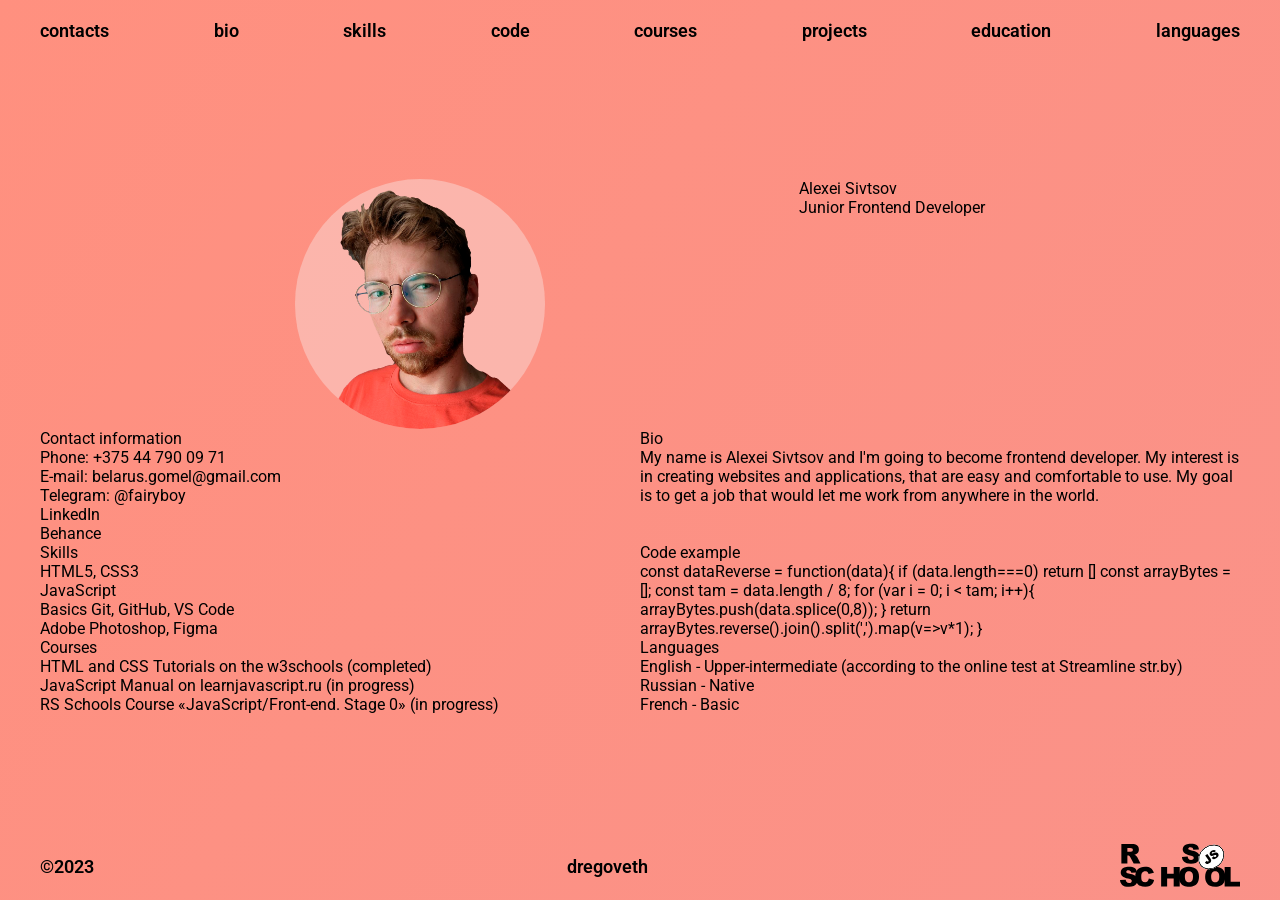
==== commit c9eff1df: "fix: css issues" ====
--- a/index.html
+++ b/index.html
@@ -29,8 +29,11 @@
     <main>
       <div class="main-container container">
         <section class="section-profile" id="profile">
-            <div>Alexei Sivtsov</div> 
-            <div>Junior Frontend Developer</div> 
+            <img class="avatar" src="./assets/avatar.png" alt="avatar">
+            <div>
+              <div>Alexei Sivtsov</div> 
+              <div>Junior Frontend Developer</div>
+            </div>
         </section>
         <section class="section" id="contacts">
             <div>Contact information</div>
@@ -42,7 +45,7 @@
         </section>
         <section class="section" id="bio">
             <div>Bio</div>
-            <div>My name is Alexei Sivtsov and I'm going to become Frontend Developer. My interest is in creating websites and
+            <div>My name is Alexei Sivtsov and I'm going to become frontend developer. My interest is in creating websites and
             applications, that are easy and comfortable to use. My goal is to get a job
             that would let me work from anywhere in the world.</div> 
         </section>
@@ -80,7 +83,7 @@
       </div>
     </main>
     <footer>
-      <div class="container">
+      <div class="container footer-container">
         <div class="footer-year">©2023</div>
         <div>
             <a href="https://github.com/dregoveth" class="footer-github">dregoveth</a>
--- a/styles.css
+++ b/styles.css
@@ -1,6 +1,6 @@
 * {
   box-sizing: border-box;
-  border: 1px solid red;
+  /*border: 1px solid red;*/
   margin: 0;
   padding: 0;
 }
@@ -25,8 +25,8 @@
 
 .container {
   max-width: 1440px;
-  margin: 0 10px;
-  border: 5px solid yellowgreen;
+  margin: 0 40px;
+  /*border: 5px solid yellowgreen;*/
 }
 
 .main-container {
@@ -40,6 +40,18 @@
 
 .section-profile {
   width: 100%;
+  display: flex;
+  flex-direction: row;
+  justify-content: space-evenly;
+}
+
+.avatar {
+  height: 250px;
+  width: 250px;
+  border-radius: 50%;
+  background-color: rgba(245, 245, 245, 0.355);
+  height: auto;
+  max-width: 100%;
 }
 
 nav {
@@ -71,11 +83,14 @@
 }
 
 footer {
+  padding: 10px 0px 10px;
+  max-height: 68px;
+}
+
+.footer-container {
   display: flex;
   flex-direction: row;
   justify-content: space-between;
-  padding: 10px 0px 10px;
-  max-height: 68px;
 }
 
 .footer-year {
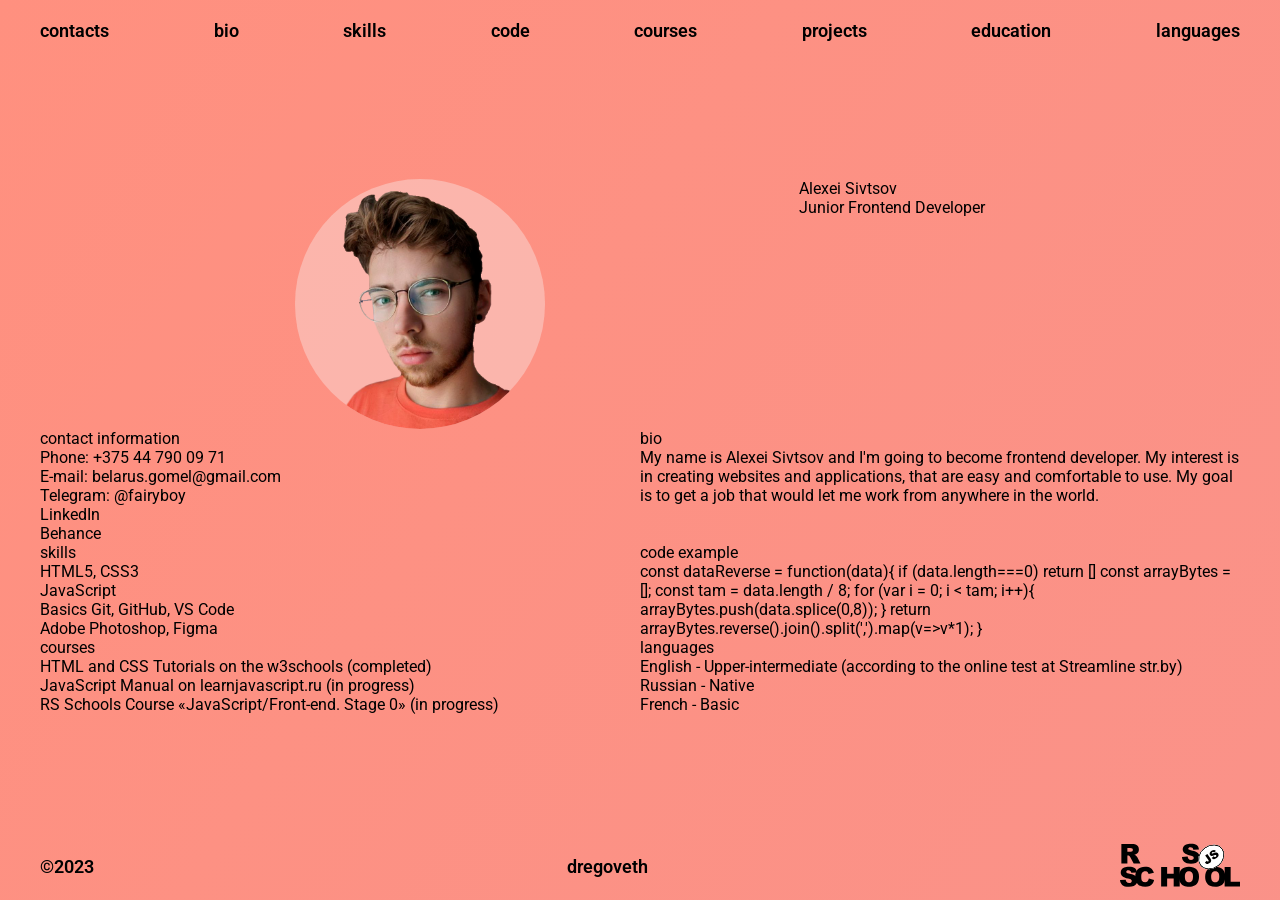
==== commit 857141b0: "fix: photo filter" ====
--- a/index.html
+++ b/index.html
@@ -29,14 +29,14 @@
     <main>
       <div class="main-container container">
         <section class="section-profile" id="profile">
-            <img class="avatar" src="./assets/avatar.png" alt="avatar">
+            <img class="avatar" src="./assets/avatar-3.png" alt="avatar">
             <div>
               <div>Alexei Sivtsov</div> 
               <div>Junior Frontend Developer</div>
             </div>
         </section>
         <section class="section" id="contacts">
-            <div>Contact information</div>
+            <div>contact information</div>
             <div>Phone: +375 44 790 09 71</div> 
             <div>E-mail: belarus.gomel@gmail.com</div>
             <div>Telegram: @fairyboy</div> 
@@ -44,20 +44,20 @@
             <div>Behance<div>
         </section>
         <section class="section" id="bio">
-            <div>Bio</div>
+            <div>bio</div>
             <div>My name is Alexei Sivtsov and I'm going to become frontend developer. My interest is in creating websites and
             applications, that are easy and comfortable to use. My goal is to get a job
             that would let me work from anywhere in the world.</div> 
         </section>
         <section class="section" id="skills">
-            <div>Skills</div>
+            <div>skills</div>
             <div>HTML5, CSS3</div>
             <div>JavaScript</div> 
             <div>Basics Git, GitHub, VS Code
             <div>Adobe Photoshop, Figma</div>
         </section>
         <section class="section" id="code">
-            <div>Code example</div> 
+            <div>code example</div> 
             <span>const dataReverse = function(data){
               if (data.length===0) return []
               const arrayBytes = [];
@@ -69,13 +69,13 @@
             }</span>
         </section>
         <section class="section" id="courses">
-            <div>Courses</div>
+            <div>courses</div>
             <div>HTML and CSS Tutorials on the w3schools (completed)</div>
             <div>JavaScript Manual on learnjavascript.ru (in progress)</div> 
             <div>RS Schools Course «JavaScript/Front-end. Stage 0» (in progress)</div>
         </section>
         <section class="section" id="languages">
-            <div>Languages</div>
+            <div>languages</div>
             <div>English - Upper-intermediate (according to the online test at Streamline str.by)</div>
             <div>Russian - Native</div>
             <div>French - Basic</div>
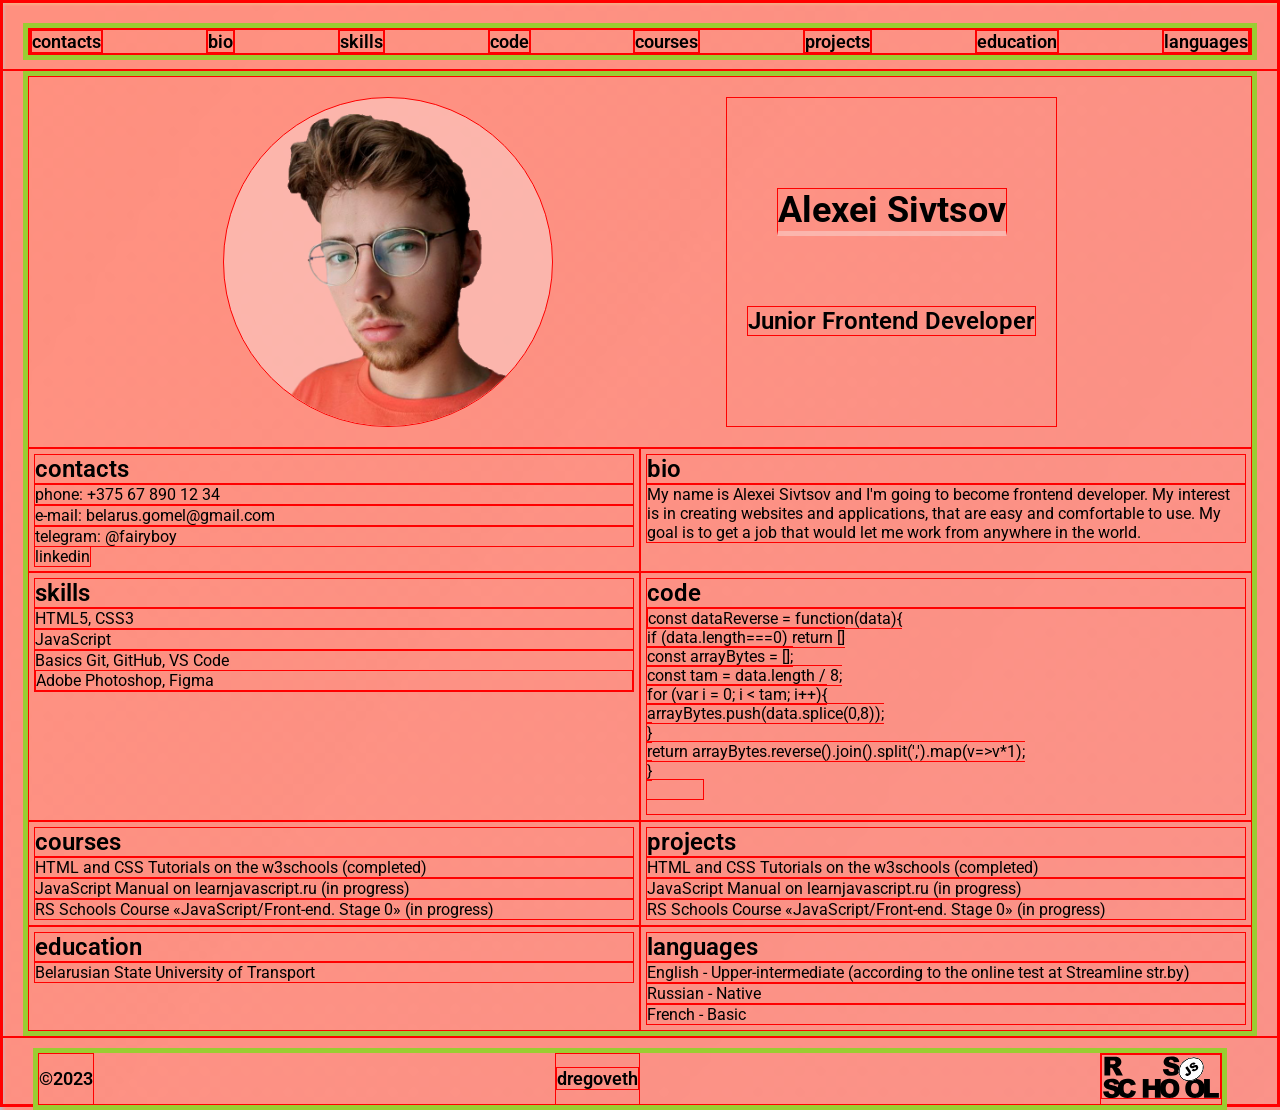
==== commit 4e5a08b0: "fix: anchor issues" ====
--- a/index.html
+++ b/index.html
@@ -30,52 +30,64 @@
       <div class="main-container container">
         <section class="section-profile" id="profile">
             <img class="avatar" src="./assets/avatar-3.png" alt="avatar">
-            <div>
-              <div>Alexei Sivtsov</div> 
-              <div>Junior Frontend Developer</div>
+            <div class="section-profile-text">
+              <h1>Alexei Sivtsov</h1>
+              <h2>Junior Frontend Developer</h2>
             </div>
         </section>
         <section class="section" id="contacts">
-            <div>contact information</div>
-            <div>Phone: +375 44 790 09 71</div> 
-            <div>E-mail: belarus.gomel@gmail.com</div>
-            <div>Telegram: @fairyboy</div> 
-            <div>LinkedIn</div>
-            <div>Behance<div>
+            <h2>contacts</h2>
+            <div>phone: +375 67 890 12 34</div> 
+            <div>e-mail: belarus.gomel@gmail.com</div>
+            <div>telegram: @fairyboy</div> 
+            <a href="https://www.linkedin.com/in/alexei-sivtsov/" class="contact-link">linkedin</a>
         </section>
         <section class="section" id="bio">
-            <div>bio</div>
+            <h2>bio</h2>
             <div>My name is Alexei Sivtsov and I'm going to become frontend developer. My interest is in creating websites and
             applications, that are easy and comfortable to use. My goal is to get a job
             that would let me work from anywhere in the world.</div> 
         </section>
         <section class="section" id="skills">
-            <div>skills</div>
+            <h2>skills</h2>
             <div>HTML5, CSS3</div>
             <div>JavaScript</div> 
             <div>Basics Git, GitHub, VS Code
             <div>Adobe Photoshop, Figma</div>
         </section>
         <section class="section" id="code">
-            <div>code example</div> 
-            <span>const dataReverse = function(data){
-              if (data.length===0) return []
-              const arrayBytes = [];
-              const tam = data.length / 8;
-              for (var i = 0; i < tam; i++){
-                arrayBytes.push(data.splice(0,8));
-              }
-              return arrayBytes.reverse().join().split(',').map(v=>v*1);
-            }</span>
+            <h2>code</h2>
+            <pre>
+<code class="section-code-text">const dataReverse = function(data){
+if (data.length===0) return []
+const arrayBytes = [];
+const tam = data.length / 8;
+for (var i = 0; i < tam; i++){
+arrayBytes.push(data.splice(0,8));
+}
+return arrayBytes.reverse().join().split(',').map(v=>v*1);
+}
+              </code>
+            </pre>
         </section>
         <section class="section" id="courses">
-            <div>courses</div>
+            <h2>courses</h2>
             <div>HTML and CSS Tutorials on the w3schools (completed)</div>
             <div>JavaScript Manual on learnjavascript.ru (in progress)</div> 
             <div>RS Schools Course «JavaScript/Front-end. Stage 0» (in progress)</div>
         </section>
+        <section class="section" id="projects">
+          <h2>projects</h2>
+          <div>HTML and CSS Tutorials on the w3schools (completed)</div>
+          <div>JavaScript Manual on learnjavascript.ru (in progress)</div> 
+          <div>RS Schools Course «JavaScript/Front-end. Stage 0» (in progress)</div>
+      </section>
+      <section class="section" id="education">
+        <h2>education</h2>
+        <div>Belarusian State University of Transport</div>
+    </section>
         <section class="section" id="languages">
-            <div>languages</div>
+            <h2>languages</h2>
             <div>English - Upper-intermediate (according to the online test at Streamline str.by)</div>
             <div>Russian - Native</div>
             <div>French - Basic</div>
--- a/styles.css
+++ b/styles.css
@@ -1,6 +1,6 @@
 * {
   box-sizing: border-box;
-  /*border: 1px solid red;*/
+  border: 1px solid red;
   margin: 0;
   padding: 0;
 }
@@ -21,12 +21,12 @@
   font-family: "Roboto", sans-serif;
   min-height: 100vh;
   margin: 0 auto;
+  max-width: 1440px;
 }
 
 .container {
-  max-width: 1440px;
-  margin: 0 40px;
-  /*border: 5px solid yellowgreen;*/
+  border: 5px solid yellowgreen;
+  margin: 0 20px;
 }
 
 .main-container {
@@ -36,6 +36,7 @@
 
 .section {
   width: 50%;
+  padding: 5px;
 }
 
 .section-profile {
@@ -43,11 +44,33 @@
   display: flex;
   flex-direction: row;
   justify-content: space-evenly;
+  padding: 20px;
+}
+
+.section-profile-text {
+  display: flex;
+  flex-direction: column;
+  justify-content: space-evenly;
+  align-items: center;
+  padding: 20px;
+}
+
+h1 {
+  font-size: 36px;
+  font-weight: 700;
+  color: rgb(0, 0, 0);
+  border-bottom: 5px solid rgba(245, 245, 245, 0.355);
+}
+
+h2 {
+  font-size: 24px;
+  font-weight: 600;
+  color: rgb(0, 0, 0);
 }
 
 .avatar {
-  height: 250px;
-  width: 250px;
+  height: 330px;
+  width: 330px;
   border-radius: 50%;
   background-color: rgba(245, 245, 245, 0.355);
   height: auto;
@@ -82,8 +105,20 @@
   text-shadow: 2px 4px 12px rgb(0, 0, 0);
 }
 
+.contact-link {
+  text-decoration: none;
+  color: rgb(0, 0, 0);
+}
+
+.section-code-text {
+  padding: 0;
+  margin: 0;
+  font-family: "Roboto", sans-serif;
+  color: rgb(0, 0, 0);
+}
+
 footer {
-  padding: 10px 0px 10px;
+  padding: 10px 30px 0px 10px;
   max-height: 68px;
 }
 
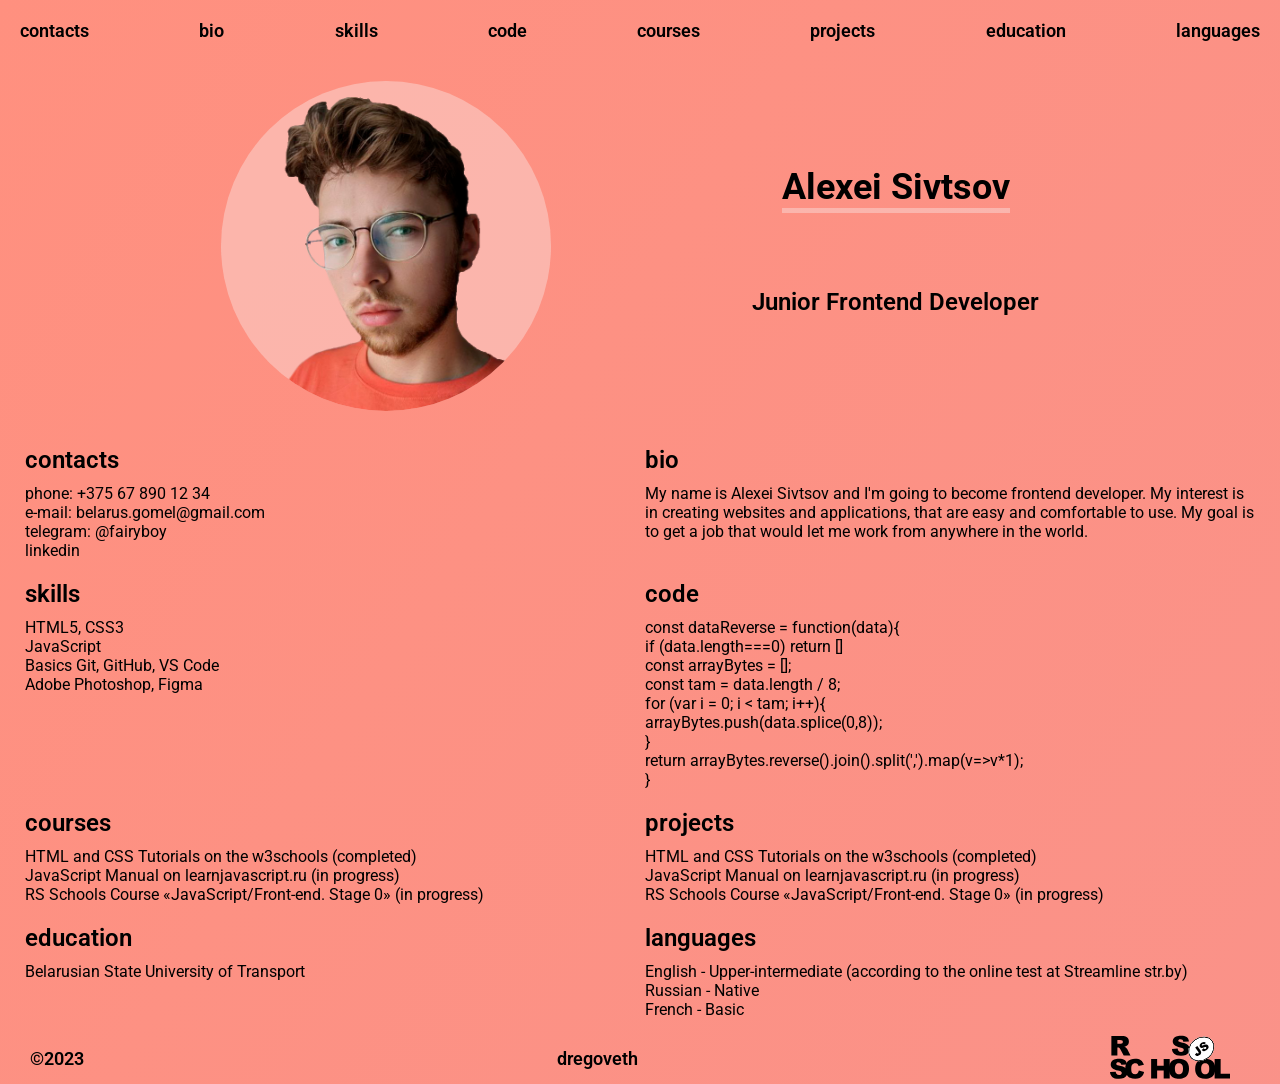
==== commit ac39747b: "fix: validator" ====
--- a/index.html
+++ b/index.html
@@ -10,22 +10,22 @@
     <link rel="icon" href="assets/icon_cv.svg">
   </head>
   <body class="wrapper">
-    <header class="header">
-      <div class="container">
-            <nav class="nav">
-                <ul class="nav-list">
-                  <li class="nav-item"><a href="#contacts" class="nav-link">contacts</a></li>
-                  <li class="nav-item"><a href="#bio" class="nav-link">bio</a></li>
-                  <li class="nav-item"><a href="#skills" class="nav-link">skills</a></li>
-                  <li class="nav-item"><a href="#code" class="nav-link">code</a></li>
-                  <li class="nav-item"><a href="#courses" class="nav-link">courses</a></li>
-                  <li class="nav-item"><a href="#projects" class="nav-link">projects</a></li>
-                  <li class="nav-item"><a href="#education" class="nav-link">education</a></li>
-                  <li class="nav-item"><a href="#languages" class="nav-link">languages</a></li>
-                </ul>
-            </nav>
-      </div>
-    </header>
+      <header class="header">
+          <div class="container">
+                <nav class="nav">
+                    <ul class="nav-list">
+                        <li class="nav-item"><a href="#contacts" class="nav-link">contacts</a></li>
+                        <li class="nav-item"><a href="#bio" class="nav-link">bio</a></li>
+                        <li class="nav-item"><a href="#skills" class="nav-link">skills</a></li>
+                        <li class="nav-item"><a href="#code" class="nav-link">code</a></li>
+                        <li class="nav-item"><a href="#courses" class="nav-link">courses</a></li>
+                        <li class="nav-item"><a href="#projects" class="nav-link">projects</a></li>
+                        <li class="nav-item"><a href="#education" class="nav-link">education</a></li>
+                        <li class="nav-item"><a href="#languages" class="nav-link">languages</a></li>
+                    </ul>
+                </nav>
+          </div>
+      </header>
     <main>
       <div class="main-container container">
         <section class="section-profile" id="profile">
@@ -52,23 +52,22 @@
             <h2>skills</h2>
             <div>HTML5, CSS3</div>
             <div>JavaScript</div> 
-            <div>Basics Git, GitHub, VS Code
+            <div>Basics Git, GitHub, VS Code</div>
             <div>Adobe Photoshop, Figma</div>
         </section>
         <section class="section" id="code">
             <h2>code</h2>
-            <pre>
-<code class="section-code-text">const dataReverse = function(data){
-if (data.length===0) return []
-const arrayBytes = [];
-const tam = data.length / 8;
-for (var i = 0; i < tam; i++){
-arrayBytes.push(data.splice(0,8));
-}
-return arrayBytes.reverse().join().split(',').map(v=>v*1);
-}
-              </code>
-            </pre>
+            <code class="section-code-text">
+              <p>const dataReverse = function(data){</p>
+              <p>if (data.length===0) return []</p>
+              <p>const arrayBytes = [];</p>
+              <p>const tam = data.length / 8;</p>
+              <p>for (var i = 0; i &lt; tam; i++){</p>
+              <p>arrayBytes.push(data.splice(0,8));</p>
+              <p>}</p>
+              return arrayBytes.reverse().join().split(',').map(v=>v*1);</p>
+              <p>}</p>
+            </code>
         </section>
         <section class="section" id="courses">
             <h2>courses</h2>
@@ -81,11 +80,11 @@
           <div>HTML and CSS Tutorials on the w3schools (completed)</div>
           <div>JavaScript Manual on learnjavascript.ru (in progress)</div> 
           <div>RS Schools Course «JavaScript/Front-end. Stage 0» (in progress)</div>
-      </section>
-      <section class="section" id="education">
+        </section>
+        <section class="section" id="education">
         <h2>education</h2>
         <div>Belarusian State University of Transport</div>
-    </section>
+        </section>
         <section class="section" id="languages">
             <h2>languages</h2>
             <div>English - Upper-intermediate (according to the online test at Streamline str.by)</div>
@@ -308,11 +307,9 @@
               </g>
             </g>
           </svg>
-        <!--
-        <div class="footer-logo">
+        <!--<div class="footer-logo">
               <a href="https://rs.school/js/"><img src="assets/rs_school_js.svg" alt="rs_school_js"></a>
-        </div>
-        -->
+            </div>-->
       </div>
     </footer>
   </body>
--- a/styles.css
+++ b/styles.css
@@ -1,6 +1,6 @@
 * {
   box-sizing: border-box;
-  border: 1px solid red;
+  /*border: 1px solid red;*/
   margin: 0;
   padding: 0;
 }
@@ -25,7 +25,7 @@
 }
 
 .container {
-  border: 5px solid yellowgreen;
+  /*border: 5px solid yellowgreen;*/
   margin: 0 20px;
 }
 
@@ -66,6 +66,7 @@
   font-size: 24px;
   font-weight: 600;
   color: rgb(0, 0, 0);
+  padding: 10px 0 10px;
 }
 
 .avatar {
